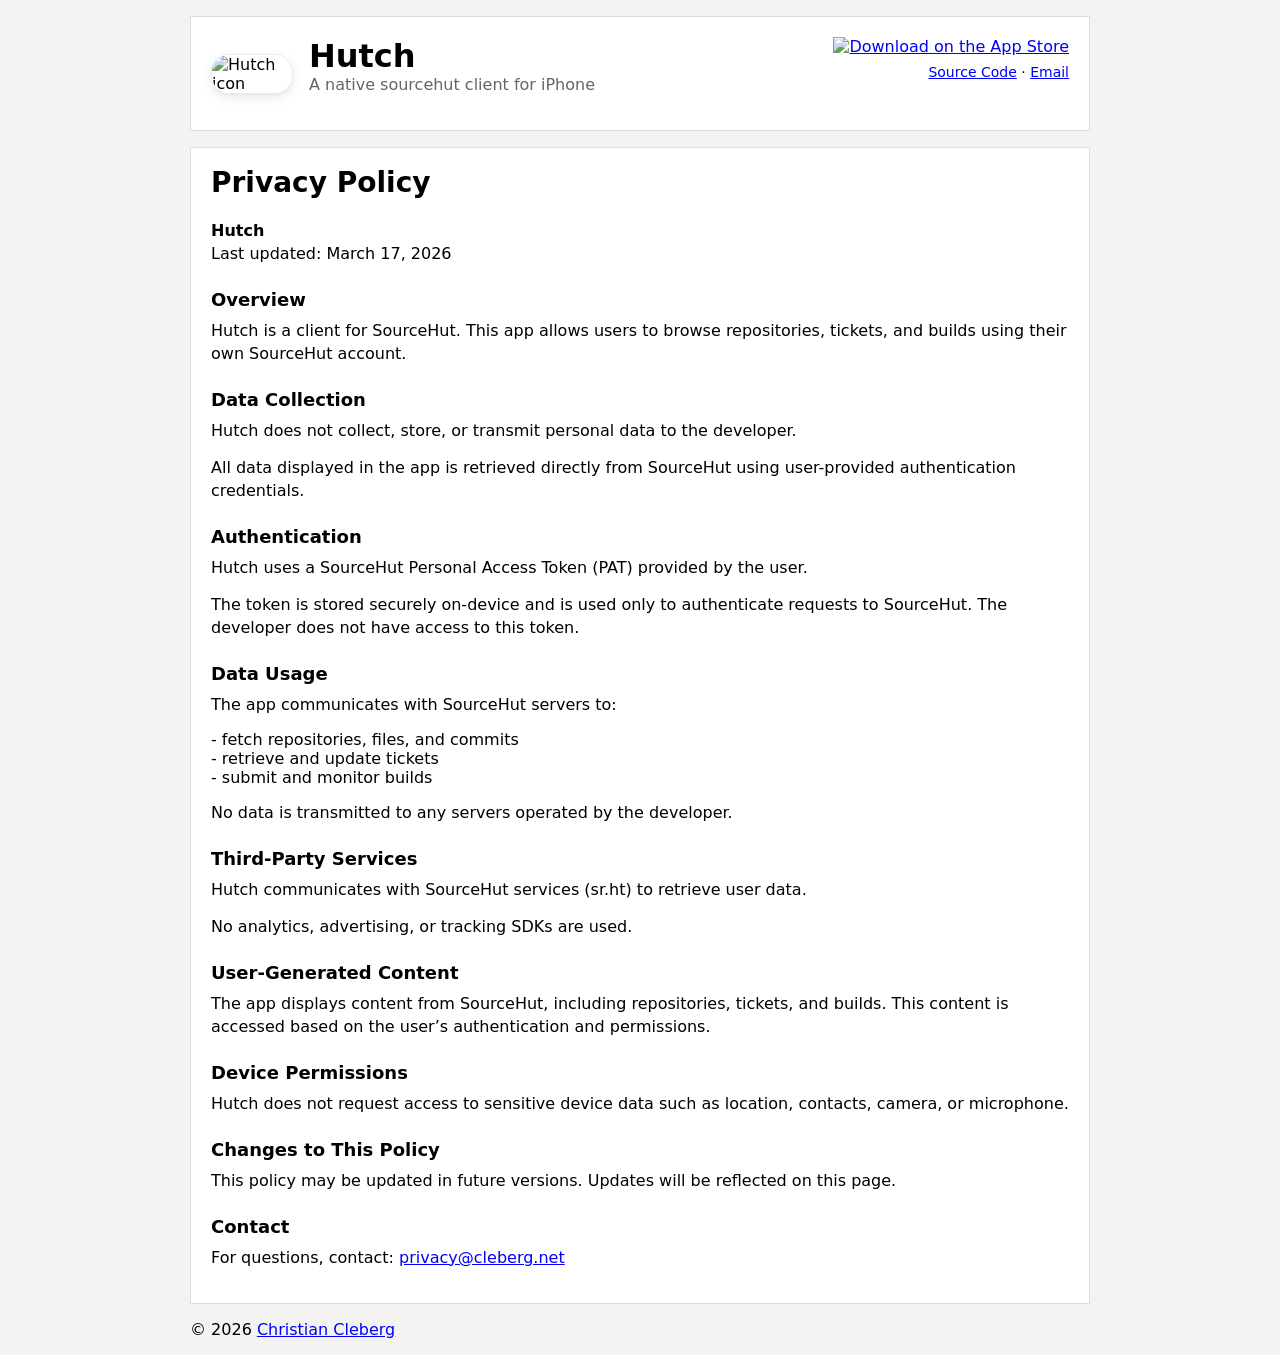
==== website/privacy.html @ c52122cc "add hutch website" ====
<!doctype html>
<html lang="en">

<head>
    <meta charset="utf-8" />
    <meta name="viewport" content="width=device-width, initial-scale=1" />
    <title>Privacy Policy — Hutch</title>
    <link rel="stylesheet" href="styles.css" />
</head>

<body>
    <div class="page">
        <header class="site-header">
            <div class="brand-row">
                <a class="brand" href="index.html">
                    <img class="app-icon" src="https://img.cleberg.net/apps/hutch/logo/hutch_light.png"
                        alt="Hutch icon" />
                    <div>
                        <h1>Hutch</h1>
                        <p class="subtitle">A native sourcehut client for iPhone</p>
                    </div>
                </a>

                <div class="hero-actions">
                    <a href="#" class="store-link">
                        <img src="storebutton.svg" class="store-img" alt="Download on the App Store" />
                    </a>

                    <nav class="header-links">
                        <a href="https://sr.ht/~ccleberg/Hutch/">Source Code</a>
                        <span>·</span>
                        <a href="mailto:hello@cleberg.net">Email</a>
                    </nav>
                </div>
            </div>
        </header>

        <main>
            <section class="privacy">
                <h2>Privacy Policy</h2>

                <p><strong>Hutch</strong><br>
                    Last updated: March 17, 2026</p>

                <h3>Overview</h3>
                <p>
                    Hutch is a client for SourceHut. This app allows users to browse repositories,
                    tickets, and builds using their own SourceHut account.
                </p>

                <h3>Data Collection</h3>
                <p>
                    Hutch does not collect, store, or transmit personal data to the developer.
                </p>
                <p>
                    All data displayed in the app is retrieved directly from SourceHut using
                    user-provided authentication credentials.
                </p>

                <h3>Authentication</h3>
                <p>
                    Hutch uses a SourceHut Personal Access Token (PAT) provided by the user.
                </p>
                <p>
                    The token is stored securely on-device and is used only to authenticate requests
                    to SourceHut. The developer does not have access to this token.
                </p>

                <h3>Data Usage</h3>
                <p>The app communicates with SourceHut servers to:</p>
                <ul>
                    <li>fetch repositories, files, and commits</li>
                    <li>retrieve and update tickets</li>
                    <li>submit and monitor builds</li>
                </ul>
                <p>
                    No data is transmitted to any servers operated by the developer.
                </p>

                <h3>Third-Party Services</h3>
                <p>
                    Hutch communicates with SourceHut services (sr.ht) to retrieve user data.
                </p>
                <p>
                    No analytics, advertising, or tracking SDKs are used.
                </p>

                <h3>User-Generated Content</h3>
                <p>
                    The app displays content from SourceHut, including repositories, tickets, and
                    builds. This content is accessed based on the user’s authentication and
                    permissions.
                </p>

                <h3>Device Permissions</h3>
                <p>
                    Hutch does not request access to sensitive device data such as location,
                    contacts, camera, or microphone.
                </p>

                <h3>Changes to This Policy</h3>
                <p>
                    This policy may be updated in future versions. Updates will be reflected on this page.
                </p>

                <h3>Contact</h3>
                <p>
                    For questions, contact:
                    <a href="mailto:privacy@cleberg.net">privacy@cleberg.net</a>
                </p>
            </section>
        </main>

        <footer class="site-footer">
      © 2026 <a href="https://cleberg.net">Christian Cleberg</a>
        </footer>
    </div>
</body>

</html>
---- website/styles.css ----
body {
  font-family: system-ui;
  background: #f3f3f1;
  margin: 0;
}

a,
a:visited {
  color: blue
}

img {
  max-width: 100%
}

.page {
  max-width: 900px;
  margin: 0 auto;
  padding: 16px;
}

.privacy,
.site-header,
.content-grid,
.screenshots,
.resources {
  border: 1px solid #ddd;
  background: white;
  margin-bottom: 16px;
  padding: 20px;
}

.brand-row {
  display: flex;
  justify-content: space-between;
}

.brand, .brand h1, .brand p {
  color: black;
  text-decoration: none;
}

.brand {
  display: flex;
  gap: 16px;
  align-items: center;
}

.brand h1 {
  margin: 0;
}

.brand p {
  margin-top: 0;
  opacity: 0.6;
}

.app-icon {
  width: 80px;
  border-radius: 18px;
  border: 1px solid rgba(0, 0, 0, 0.08);
  box-shadow:
    0 1px 2px rgba(0, 0, 0, 0.06),
    0 4px 12px rgba(0, 0, 0, 0.08);
}

.hero-actions {
  text-align: right;
}

.store-img {
  height: 40px;
  padding-bottom: 0.5rem;
}

.header-links {
  font-size: 14px;
}

.intro-copy {
  margin-top: 16px;
}

.lede {
  padding-top: 1rem;
  font-weight: bold;
}

.content-grid {
  display: grid;
  grid-template-columns: 1fr 1fr;
}

.content-grid div:first-child {
  padding-right: 0.5rem;
}

.content-grid div:last-child {
  padding-left: 0.5rem;
}

.shot-grid {
  display: grid;
  grid-template-columns: repeat(3, 1fr);
  gap: 10px;
}

.resource-list {
  display: flex;
  flex-direction: column;
  gap: 6px;
}

.privacy h2 {
  margin: 0 0 20px;
  font-size: 28px;
  line-height: 1.1;
}

.privacy h3 {
  margin: 24px 0 8px;
  font-size: 18px;
  line-height: 1.2;
}

.privacy p {
  margin: 0 0 14px;
  line-height: 1.45;
}

.privacy ul {
  margin: 0 0 14px;
  padding-left: 0;
  list-style: none;
}

.privacy li {
  padding-left: 1em;
  text-indent: -1em;
}

.privacy li::before {
  content: "- ";
}

.privacy a:hover {
  text-decoration: underline;
}
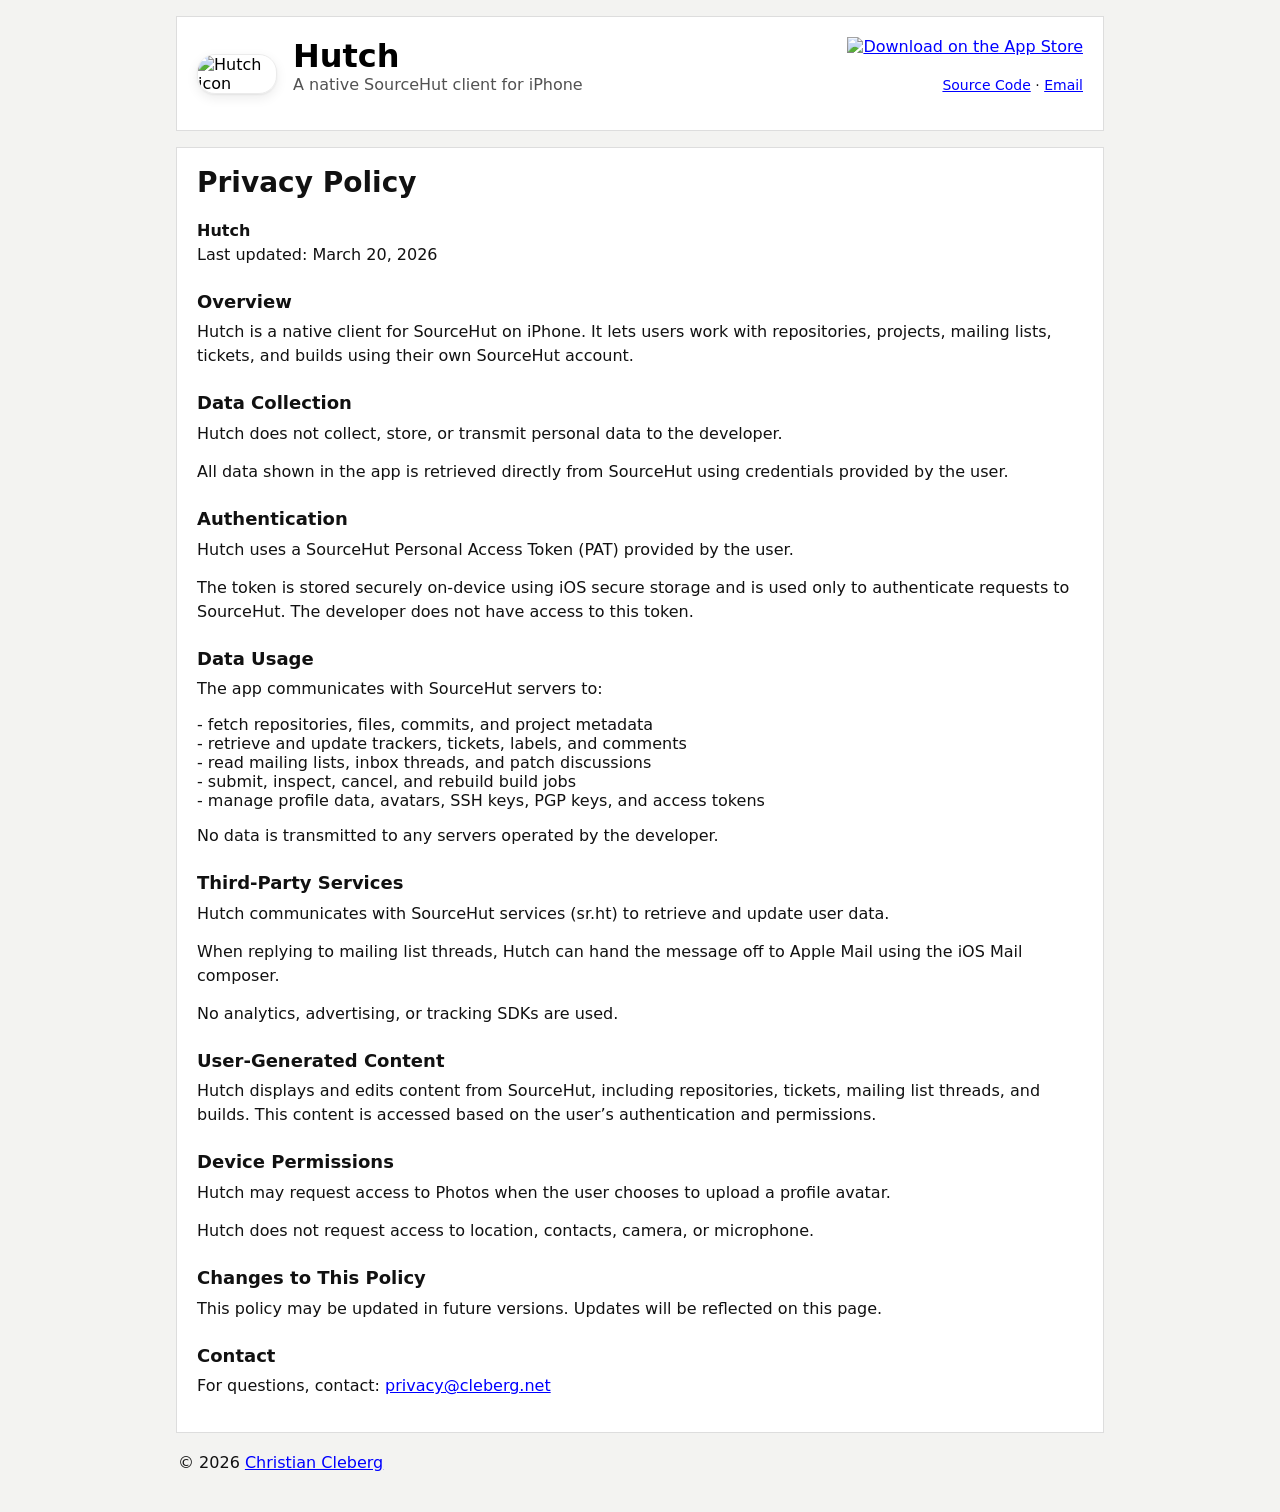
==== commit f3effdc0: "update website for v2.1" ====
--- a/website/privacy.html
+++ b/website/privacy.html
@@ -17,12 +17,12 @@
                         alt="Hutch icon" />
                     <div>
                         <h1>Hutch</h1>
-                        <p class="subtitle">A native sourcehut client for iPhone</p>
+                        <p class="subtitle">A native SourceHut client for iPhone</p>
                     </div>
                 </a>
 
                 <div class="hero-actions">
-                    <a href="#" class="store-link">
+                    <a href="#" class="store-link" aria-label="Download Hutch on the App Store">
                         <img src="storebutton.svg" class="store-img" alt="Download on the App Store" />
                     </a>
 
@@ -40,12 +40,12 @@
                 <h2>Privacy Policy</h2>
 
                 <p><strong>Hutch</strong><br>
-                    Last updated: March 17, 2026</p>
+                    Last updated: March 20, 2026</p>
 
                 <h3>Overview</h3>
                 <p>
-                    Hutch is a client for SourceHut. This app allows users to browse repositories,
-                    tickets, and builds using their own SourceHut account.
+                    Hutch is a native client for SourceHut on iPhone. It lets users work with repositories,
+                    projects, mailing lists, tickets, and builds using their own SourceHut account.
                 </p>
 
                 <h3>Data Collection</h3>
@@ -53,8 +53,8 @@
                     Hutch does not collect, store, or transmit personal data to the developer.
                 </p>
                 <p>
-                    All data displayed in the app is retrieved directly from SourceHut using
-                    user-provided authentication credentials.
+                    All data shown in the app is retrieved directly from SourceHut using credentials provided by the
+                    user.
                 </p>
 
                 <h3>Authentication</h3>
@@ -62,16 +62,19 @@
                     Hutch uses a SourceHut Personal Access Token (PAT) provided by the user.
                 </p>
                 <p>
-                    The token is stored securely on-device and is used only to authenticate requests
+                    The token is stored securely on-device using iOS secure storage and is used only to authenticate
+                    requests
                     to SourceHut. The developer does not have access to this token.
                 </p>
 
                 <h3>Data Usage</h3>
                 <p>The app communicates with SourceHut servers to:</p>
                 <ul>
-                    <li>fetch repositories, files, and commits</li>
-                    <li>retrieve and update tickets</li>
-                    <li>submit and monitor builds</li>
+                    <li>fetch repositories, files, commits, and project metadata</li>
+                    <li>retrieve and update trackers, tickets, labels, and comments</li>
+                    <li>read mailing lists, inbox threads, and patch discussions</li>
+                    <li>submit, inspect, cancel, and rebuild build jobs</li>
+                    <li>manage profile data, avatars, SSH keys, PGP keys, and access tokens</li>
                 </ul>
                 <p>
                     No data is transmitted to any servers operated by the developer.
@@ -79,7 +82,11 @@
 
                 <h3>Third-Party Services</h3>
                 <p>
-                    Hutch communicates with SourceHut services (sr.ht) to retrieve user data.
+                    Hutch communicates with SourceHut services (sr.ht) to retrieve and update user data.
+                </p>
+                <p>
+                    When replying to mailing list threads, Hutch can hand the message off to Apple Mail using the iOS
+                    Mail composer.
                 </p>
                 <p>
                     No analytics, advertising, or tracking SDKs are used.
@@ -87,15 +94,17 @@
 
                 <h3>User-Generated Content</h3>
                 <p>
-                    The app displays content from SourceHut, including repositories, tickets, and
-                    builds. This content is accessed based on the user’s authentication and
-                    permissions.
+                    Hutch displays and edits content from SourceHut, including repositories, tickets, mailing list
+                    threads,
+                    and builds. This content is accessed based on the user’s authentication and permissions.
                 </p>
 
                 <h3>Device Permissions</h3>
                 <p>
-                    Hutch does not request access to sensitive device data such as location,
-                    contacts, camera, or microphone.
+                    Hutch may request access to Photos when the user chooses to upload a profile avatar.
+                </p>
+                <p>
+                    Hutch does not request access to location, contacts, camera, or microphone.
                 </p>
 
                 <h3>Changes to This Policy</h3>
@@ -112,7 +121,7 @@
         </main>
 
         <footer class="site-footer">
-      © 2026 <a href="https://cleberg.net">Christian Cleberg</a>
+            © 2026 <a href="https://cleberg.net">Christian Cleberg</a>
         </footer>
     </div>
 </body>
--- a/website/styles.css
+++ b/website/styles.css
@@ -1,20 +1,36 @@
+:root {
+  --bg: #f3f3f1;
+  --surface: #fff;
+  --border: #ddd;
+  --text: #111;
+  --muted: rgba(0, 0, 0, 0.62);
+  --shadow-sm: 0 1px 2px rgba(0, 0, 0, 0.06);
+  --shadow-md: 0 8px 24px rgba(0, 0, 0, 0.06);
+}
+
+* {
+  box-sizing: border-box;
+}
+
 body {
-  font-family: system-ui;
-  background: #f3f3f1;
+  font-family: system-ui, -apple-system, BlinkMacSystemFont, "Segoe UI", sans-serif;
+  background: var(--bg);
+  color: var(--text);
   margin: 0;
 }
 
 a,
 a:visited {
-  color: blue
+  color: blue;
 }
 
 img {
-  max-width: 100%
+  max-width: 100%;
+  display: block;
 }
 
 .page {
-  max-width: 900px;
+  max-width: 960px;
   margin: 0 auto;
   padding: 16px;
 }
@@ -23,9 +39,10 @@
 .site-header,
 .content-grid,
 .screenshots,
-.resources {
-  border: 1px solid #ddd;
-  background: white;
+.resources,
+.feature-sections {
+  border: 1px solid var(--border);
+  background: var(--surface);
   margin-bottom: 16px;
   padding: 20px;
 }
@@ -33,9 +50,13 @@
 .brand-row {
   display: flex;
   justify-content: space-between;
-}
-
-.brand, .brand h1, .brand p {
+  gap: 20px;
+  align-items: flex-start;
+}
+
+.brand,
+.brand h1,
+.brand p {
   color: black;
   text-decoration: none;
 }
@@ -44,28 +65,30 @@
   display: flex;
   gap: 16px;
   align-items: center;
+  min-width: 0;
 }
 
 .brand h1 {
   margin: 0;
 }
 
+.subtitle,
 .brand p {
   margin-top: 0;
-  opacity: 0.6;
+  opacity: 0.68;
 }
 
 .app-icon {
   width: 80px;
   border-radius: 18px;
   border: 1px solid rgba(0, 0, 0, 0.08);
-  box-shadow:
-    0 1px 2px rgba(0, 0, 0, 0.06),
-    0 4px 12px rgba(0, 0, 0, 0.08);
+  box-shadow: var(--shadow-sm), 0 4px 12px rgba(0, 0, 0, 0.08);
+  flex: 0 0 auto;
 }
 
 .hero-actions {
   text-align: right;
+  flex: 0 0 auto;
 }
 
 .store-img {
@@ -78,37 +101,108 @@
 }
 
 .intro-copy {
-  margin-top: 16px;
+  margin-top: 18px;
 }
 
 .lede {
-  padding-top: 1rem;
-  font-weight: bold;
-}
-
-.content-grid {
+  margin: 0 0 10px;
+  font-weight: 700;
+  font-size: 1.125rem;
+}
+
+.intro-copy p:last-child {
+  margin-bottom: 0;
+}
+
+.content-grid,
+.feature-sections {
   display: grid;
   grid-template-columns: 1fr 1fr;
-}
-
-.content-grid div:first-child {
-  padding-right: 0.5rem;
-}
-
-.content-grid div:last-child {
-  padding-left: 0.5rem;
-}
-
-.shot-grid {
+  gap: 20px;
+}
+
+.content-grid>div,
+.feature-sections>.feature-panel {
+  min-width: 0;
+}
+
+.content-grid h2,
+.screenshots h2,
+.resources h2,
+.feature-panel h2 {
+  margin-top: 0;
+}
+
+.feature-list {
+  margin: 0;
+  padding-left: 1.2rem;
+  line-height: 1.55;
+}
+
+.feature-list li+li {
+  margin-top: 0.45rem;
+}
+
+.section-intro {
+  margin-top: 0;
+  color: var(--muted);
+}
+
+.shot-scroll {
   display: grid;
-  grid-template-columns: repeat(3, 1fr);
-  gap: 10px;
+  grid-auto-flow: column;
+  grid-auto-columns: minmax(220px, 280px);
+  gap: 12px;
+  overflow-x: auto;
+  overscroll-behavior-x: contain;
+  padding-bottom: 8px;
+  scroll-snap-type: x proximity;
+  -webkit-overflow-scrolling: touch;
+}
+
+.shot-scroll::-webkit-scrollbar {
+  height: 10px;
+}
+
+.shot-scroll::-webkit-scrollbar-thumb {
+  background: rgba(0, 0, 0, 0.18);
+}
+
+.shot-card {
+  margin: 0;
+  scroll-snap-align: start;
+  border: 1px solid var(--border);
+  overflow: hidden;
+  background: #fafafa;
+  box-shadow: var(--shadow-md);
+}
+
+.shot-card img {
+  width: 100%;
+  height: auto;
+}
+
+.shot-card figcaption {
+  padding: 10px 12px 12px;
+  font-size: 0.95rem;
+  font-weight: 600;
 }
 
 .resource-list {
   display: flex;
   flex-direction: column;
   gap: 6px;
+  margin: 0;
+  padding-left: 1.2rem;
+}
+
+.resource-list ul {
+  margin-top: 6px;
+}
+
+.site-footer,
+footer {
+  padding: 4px 2px 24px;
 }
 
 .privacy h2 {
@@ -125,7 +219,7 @@
 
 .privacy p {
   margin: 0 0 14px;
-  line-height: 1.45;
+  line-height: 1.5;
 }
 
 .privacy ul {
@@ -145,4 +239,76 @@
 
 .privacy a:hover {
   text-decoration: underline;
+}
+
+code {
+  font-family: ui-monospace, SFMono-Regular, Menlo, Consolas, monospace;
+  font-size: 0.95em;
+}
+
+@media (max-width: 760px) {
+  .page {
+    padding: 12px;
+  }
+
+  .brand-row,
+  .content-grid,
+  .feature-sections {
+    grid-template-columns: 1fr;
+    display: grid;
+  }
+
+  .shot-scroll {
+    grid-auto-columns: minmax(240px, 78vw);
+  }
+
+  .brand-row {
+    gap: 16px;
+  }
+
+  .hero-actions {
+    text-align: left;
+  }
+
+  .brand {
+    align-items: flex-start;
+  }
+
+  .store-img {
+    height: 44px;
+  }
+
+  .content-grid,
+  .feature-sections {
+    gap: 12px;
+  }
+
+  .site-header,
+  .content-grid,
+  .screenshots,
+  .resources,
+  .feature-sections,
+  .privacy {
+    padding: 16px;
+  }
+
+  .feature-list,
+  .resource-list {
+    padding-left: 1.1rem;
+  }
+}
+
+.info-banner {
+  margin: 24px auto;
+  padding: 14px 16px;
+  max-width: 960px;
+
+  background: #fff3cd;
+  border: 1px solid #ffeeba;
+
+  color: #856404;
+  font-size: 14px;
+  line-height: 1.5;
+
+  text-align: center;
 }
